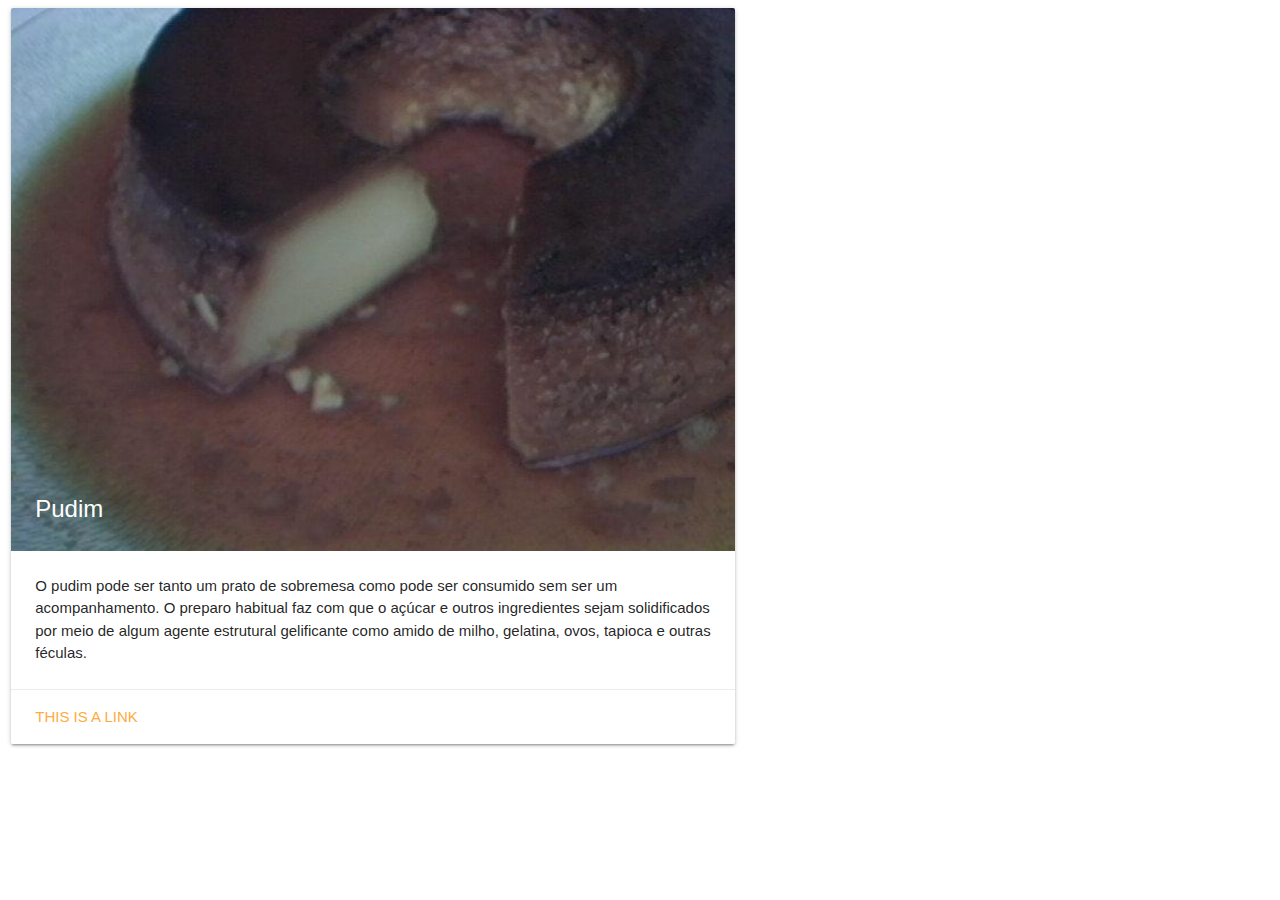
==== interesses.html @ 4ccb5523 "include materialize" ====
<!doctype html>
<html>
<head>
  <meta charset="UTF-8" />
  <title>Meus interesses</title>
  <link rel="stylesheet" href="css/materialize.min.css">
  <script src="js/materialize.min.js"></script>

</head>
<body>
  <div class="row">
    <div class="col s12 m7">
      <div class="card">
        <div class="card-image">
          <img src="images/pudim.jpg">
          <span class="card-title">Pudim</span>
        </div>
        <div class="card-content">
          <p>O pudim pode ser tanto um prato de sobremesa como pode ser consumido sem ser um acompanhamento. O preparo habitual faz com que o açúcar e outros ingredientes sejam solidificados por meio de algum agente estrutural gelificante como amido de milho, gelatina, ovos, tapioca e outras féculas.</p>
        </div>
        <div class="card-action">
          <a href="#">This is a link</a>
        </div>
      </div>
    </div>
  </div>

</body>
</html>
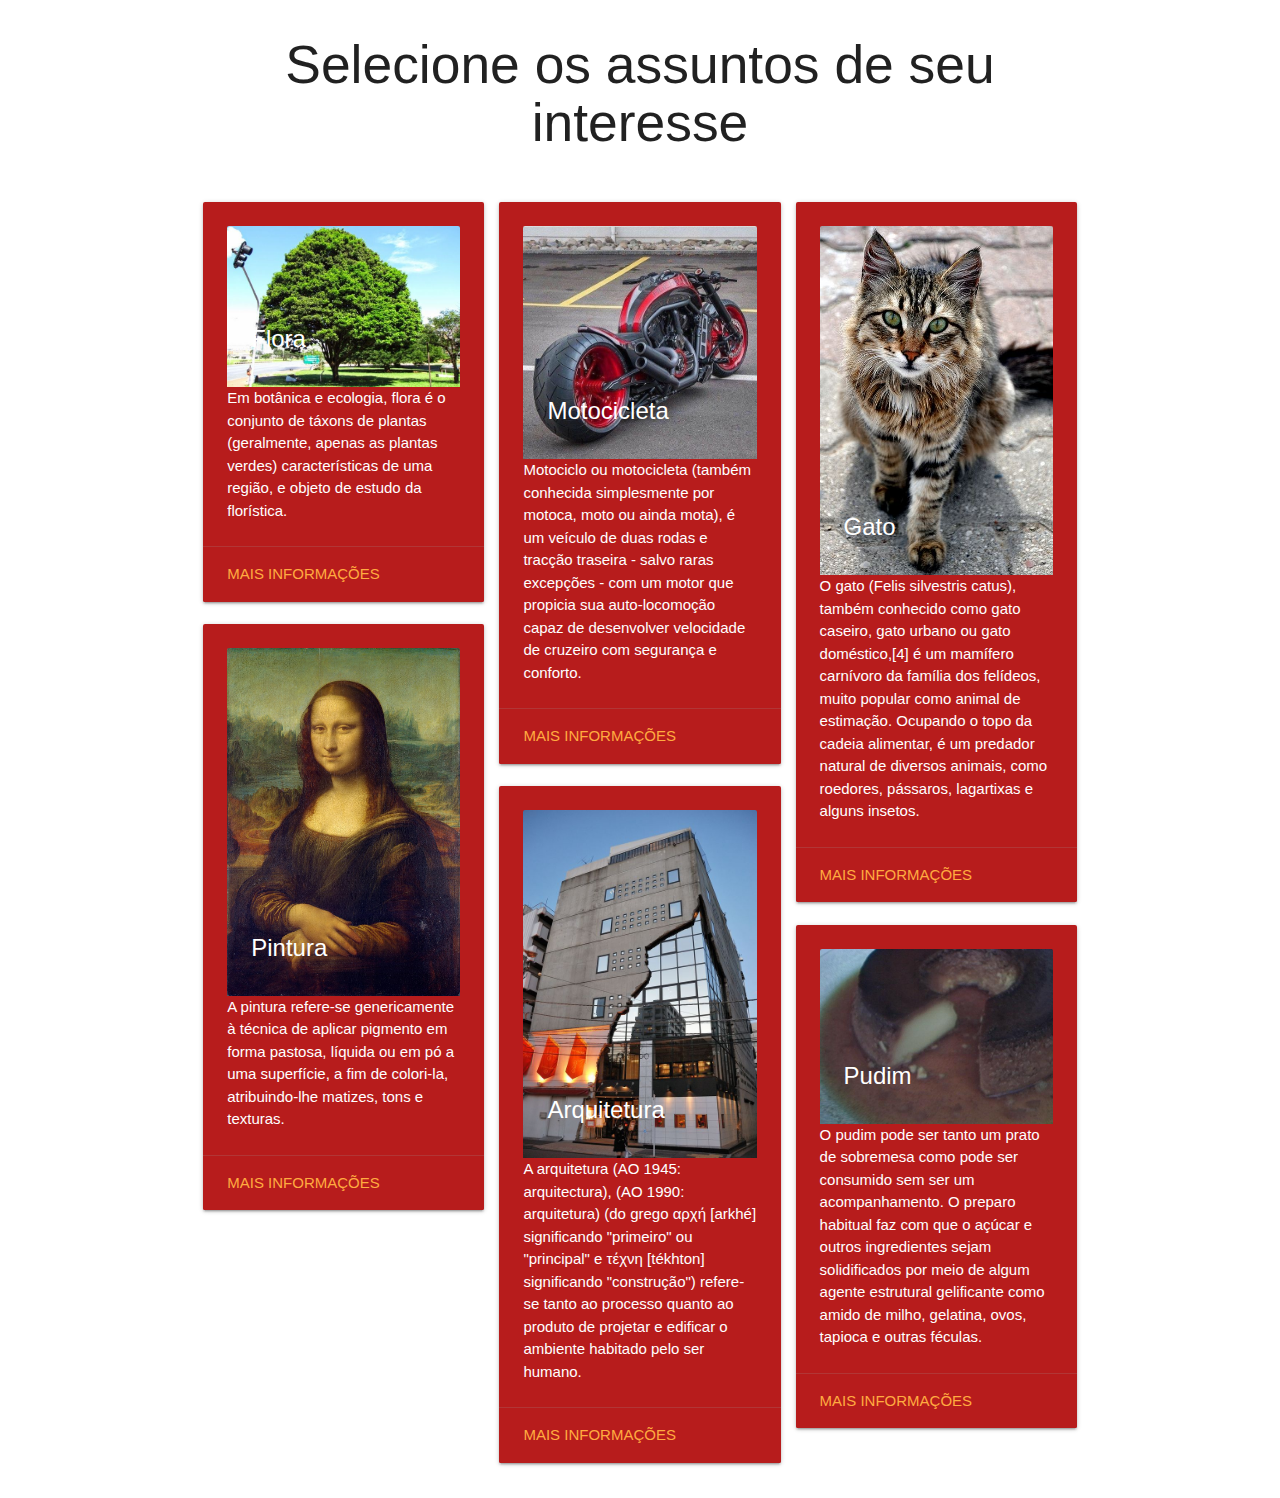
==== commit 66a54a8e: "progresso na pagina interesses.html" ====
--- a/interesses.html
+++ b/interesses.html
@@ -4,26 +4,97 @@
   <meta charset="UTF-8" />
   <title>Meus interesses</title>
   <link rel="stylesheet" href="css/materialize.min.css">
+  <link rel="stylesheet" href="css/materialize.marretada.css">
   <script src="js/materialize.min.js"></script>
-
 </head>
 <body>
-  <div class="row">
-    <div class="col s12 m7">
-      <div class="card">
-        <div class="card-image">
-          <img src="images/pudim.jpg">
-          <span class="card-title">Pudim</span>
+  <div class="container">
+    <div class="row">
+      <div class="col s12">
+        <h2 class='text-center'>Selecione os assuntos de seu interesse</h2>
+      </div>
+    </div>
+    <div class="row">
+      <div class="col s12 cards-container">
+        <div class="card red darken-4">
+          <div class="card-content white-text">
+            <div class="card-image">
+              <img src="images/flora.jpg">
+              <span class="card-title">Flora</span>
+            </div>
+            <p>Em botânica e ecologia, flora é o conjunto de táxons de plantas (geralmente, apenas as plantas verdes) características de uma região, e objeto de estudo da florística.</p>
+          </div>
+          <div class="card-action">
+            <a href="https://pt.wikipedia.org/wiki/Flora">Mais informações</a>
+          </div>
         </div>
-        <div class="card-content">
-          <p>O pudim pode ser tanto um prato de sobremesa como pode ser consumido sem ser um acompanhamento. O preparo habitual faz com que o açúcar e outros ingredientes sejam solidificados por meio de algum agente estrutural gelificante como amido de milho, gelatina, ovos, tapioca e outras féculas.</p>
+        <div class="card red darken-4">
+          <div class="card-content white-text">
+            <div class="card-image">
+              <img src="images/pintura.jpg">
+              <span class="card-title">Pintura</span>
+            </div>
+            <p>A pintura refere-se genericamente à técnica de aplicar pigmento em forma pastosa, líquida ou em pó a uma superfície, a fim de colori-la, atribuindo-lhe matizes, tons e texturas.</p>
+          </div>
+          <div class="card-action">
+            <a href="https://pt.wikipedia.org/wiki/Pintura">Mais informações</a>
+          </div>
         </div>
-        <div class="card-action">
-          <a href="#">This is a link</a>
+
+        <div class="card red darken-4">
+          <div class="card-content white-text">
+            <div class="card-image">
+              <img src="images/motocicleta.jpg">
+              <span class="card-title">Motocicleta</span>
+            </div>
+            <p>Motociclo ou motocicleta (também conhecida simplesmente por motoca, moto ou ainda mota), é um veículo de duas rodas e tracção traseira - salvo raras excepções - com um motor que propicia sua auto-locomoção capaz de desenvolver velocidade de cruzeiro com segurança e conforto.</p>
+          </div>
+          <div class="card-action">
+            <a href="https://pt.wikipedia.org/wiki/Motocicleta">Mais informações</a>
+          </div>
         </div>
+
+        <div class="card red darken-4">
+          <div class="card-content white-text">
+            <div class="card-image">
+              <img src="images/arquitetura.jpg">
+              <span class="card-title">Arquitetura</span>
+            </div>
+            <p>A arquitetura (AO 1945: arquitectura), (AO 1990: arquitetura) (do grego αρχή [arkhé] significando "primeiro" ou "principal" e τέχνη [tékhton] significando "construção") refere-se tanto ao processo quanto ao produto de projetar e edificar o ambiente habitado pelo ser humano.</p>
+          </div>
+          <div class="card-action">
+            <a href="https://pt.wikipedia.org/wiki/Arquitetura">Mais informações</a>
+          </div>
+        </div>
+
+        <div class="card red darken-4">
+          <div class="card-content white-text">
+            <div class="card-image">
+              <img src="images/gato.jpg">
+              <span class="card-title">Gato</span>
+            </div>
+            <p>O gato (Felis silvestris catus), também conhecido como gato caseiro, gato urbano ou gato doméstico,[4] é um mamífero carnívoro da família dos felídeos, muito popular como animal de estimação. Ocupando o topo da cadeia alimentar, é um predador natural de diversos animais, como roedores, pássaros, lagartixas e alguns insetos.</p>
+          </div>
+          <div class="card-action">
+            <a href="https://pt.wikipedia.org/wiki/Gato">Mais informações</a>
+          </div>
+        </div>
+
+        <div class="card red darken-4">
+          <div class="card-content white-text">
+            <div class="card-image">
+              <img src="images/pudim.jpg">
+              <span class="card-title">Pudim</span>
+            </div>
+              <p>O pudim pode ser tanto um prato de sobremesa como pode ser consumido sem ser um acompanhamento. O preparo habitual faz com que o açúcar e outros ingredientes sejam solidificados por meio de algum agente estrutural gelificante como amido de milho, gelatina, ovos, tapioca e outras féculas.</p>
+          </div>
+          <div class="card-action">
+            <a href="https://pt.wikipedia.org/wiki/Pudim">Mais informações</a>
+          </div>
+        </div>
+
       </div>
     </div>
   </div>
-
 </body>
 </html>
